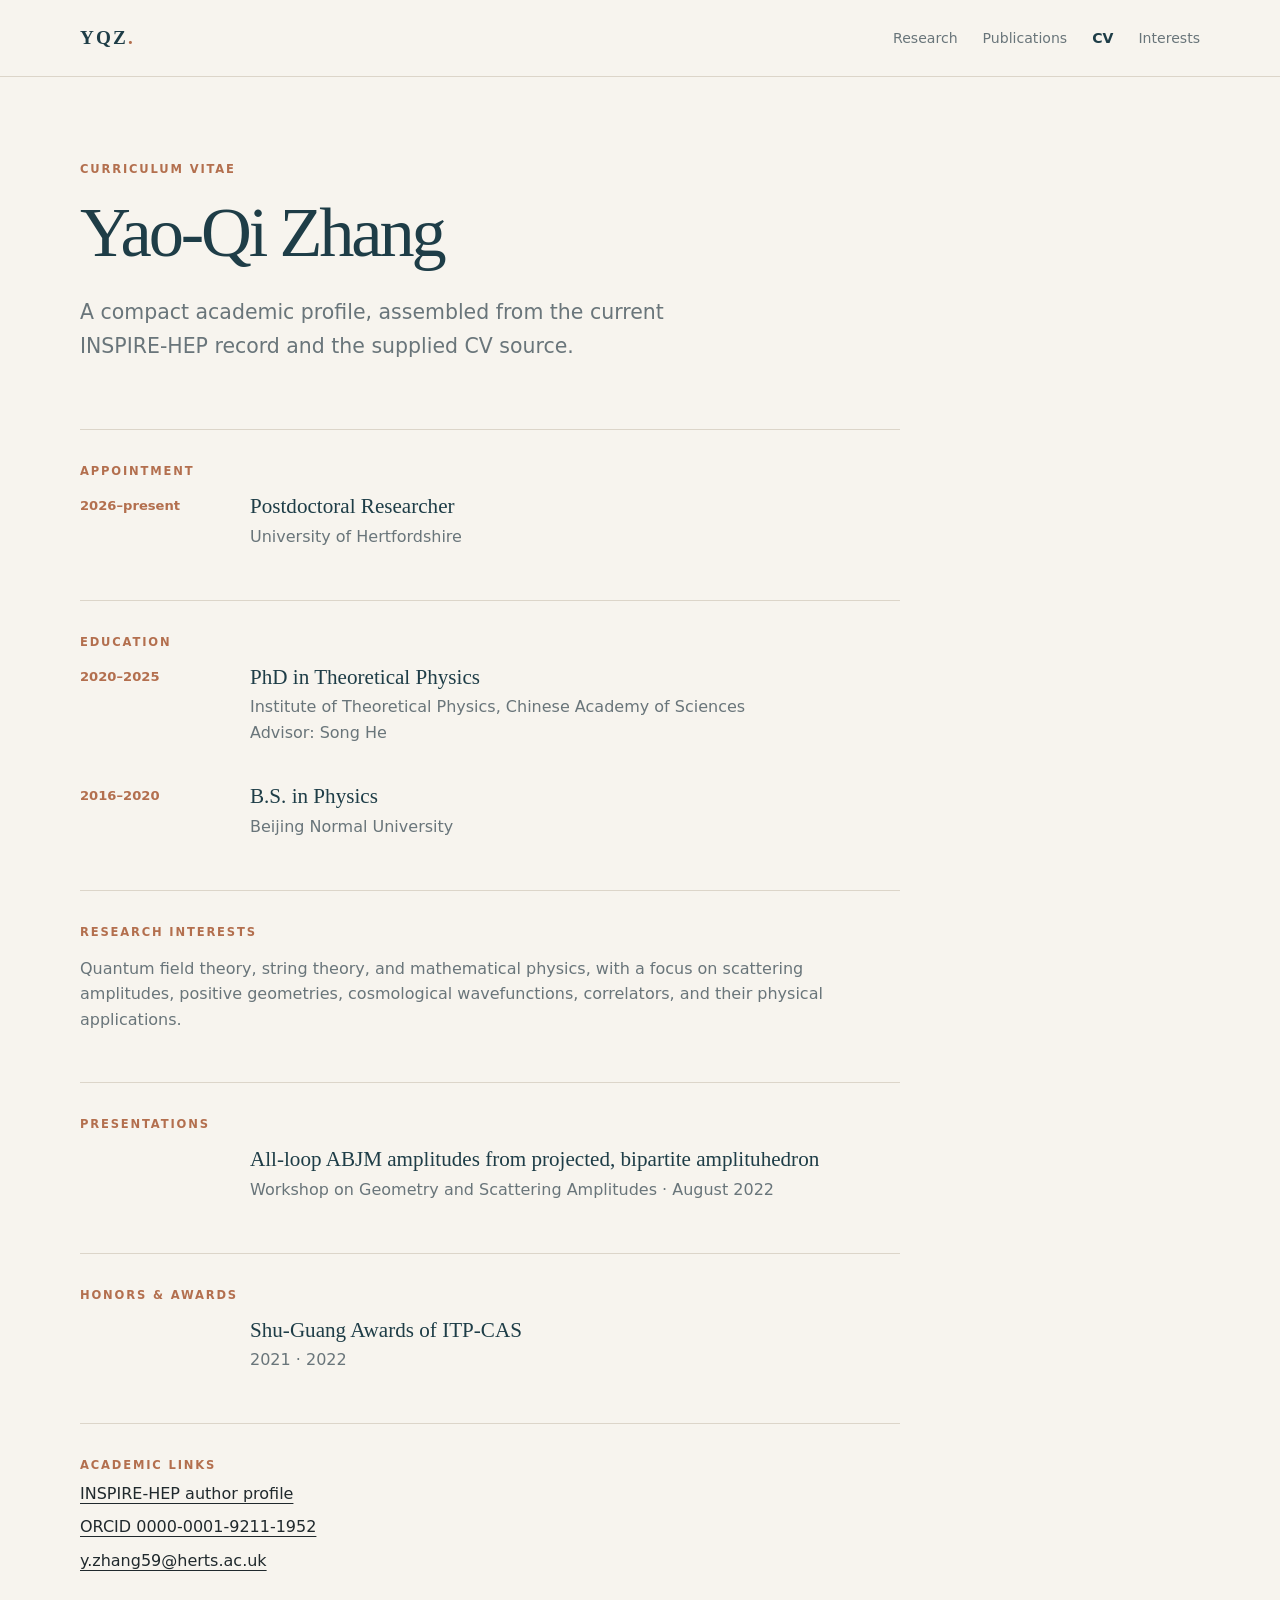
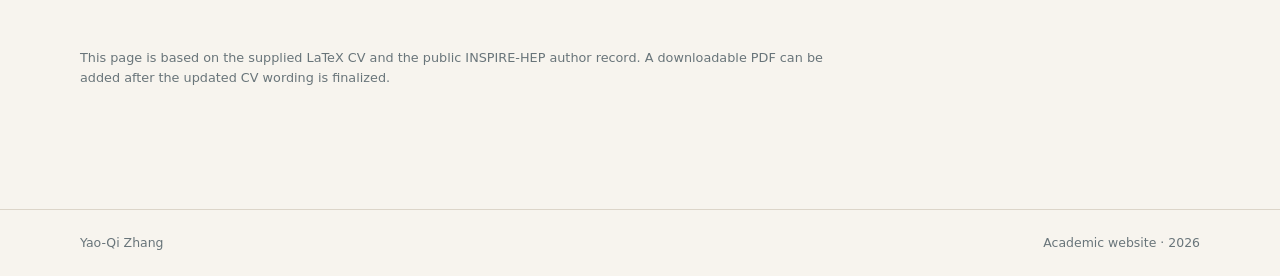
==== cv.html @ d57fecfd "Create academic personal website" ====
<!doctype html>
<html lang="en">
  <head>
    <meta charset="utf-8">
    <meta name="viewport" content="width=device-width, initial-scale=1">
    <meta name="description" content="Curriculum vitae of Yao-Qi Zhang.">
    <title>CV · Yao-Qi Zhang</title>
    <link rel="stylesheet" href="style.css">
    <script src="site.js" defer></script>
  </head>
  <body>
    <header class="site-header"><div class="site-shell header-inner"><a class="wordmark" href="index.html" aria-label="Yao-Qi Zhang home">YQZ<span>.</span></a><nav class="site-nav" aria-label="Primary navigation"><a href="research.html">Research</a><a href="publications.html">Publications</a><a href="cv.html">CV</a><a href="interests.html">Interests</a></nav></div></header>
    <main class="site-shell page-main">
      <div class="page-intro"><p class="eyebrow">Curriculum vitae</p><h1>Yao-Qi Zhang</h1><p class="lede narrow">A compact academic profile, assembled from the current INSPIRE-HEP record and the supplied CV source.</p></div>
      <div class="cv-layout">
        <section class="cv-section"><p class="eyebrow">Appointment</p><div class="timeline-item"><span class="timeline-date">2026–present</span><div><h2>Postdoctoral Researcher</h2><p>University of Hertfordshire</p></div></div></section>
        <section class="cv-section"><p class="eyebrow">Education</p><div class="timeline-item"><span class="timeline-date">2020–2025</span><div><h2>PhD in Theoretical Physics</h2><p>Institute of Theoretical Physics, Chinese Academy of Sciences<br>Advisor: Song He</p></div></div><div class="timeline-item"><span class="timeline-date">2016–2020</span><div><h2>B.S. in Physics</h2><p>Beijing Normal University</p></div></div></section>
        <section class="cv-section"><p class="eyebrow">Research interests</p><p class="cv-copy">Quantum field theory, string theory, and mathematical physics, with a focus on scattering amplitudes, positive geometries, cosmological wavefunctions, correlators, and their physical applications.</p></section>
        <section class="cv-section"><p class="eyebrow">Presentations</p><div class="cv-entry"><h2>All-loop ABJM amplitudes from projected, bipartite amplituhedron</h2><p>Workshop on Geometry and Scattering Amplitudes · August 2022</p></div></section>
        <section class="cv-section"><p class="eyebrow">Honors & awards</p><div class="cv-entry"><h2>Shu-Guang Awards of ITP-CAS</h2><p>2021 · 2022</p></div></section>
        <section class="cv-section cv-links"><p class="eyebrow">Academic links</p><p><a href="https://inspirehep.net/authors/1981598?ui-citation-summary=true">INSPIRE-HEP author profile</a></p><p><a href="https://orcid.org/0000-0001-9211-1952">ORCID 0000-0001-9211-1952</a></p><p><a href="mailto:y.zhang59@herts.ac.uk">y.zhang59@herts.ac.uk</a></p></section>
      </div>
      <p class="source-note">This page is based on the supplied LaTeX CV and the public INSPIRE-HEP author record. A downloadable PDF can be added after the updated CV wording is finalized.</p>
    </main>
    <footer class="site-footer"><div class="site-shell footer-inner"><span>Yao-Qi Zhang</span><span>Academic website · <span class="footer-year"></span></span></div></footer>
  </body>
</html>
---- style.css ----
:root {
  --paper: #f7f4ee;
  --paper-deep: #eee8dc;
  --card: #fffdf8;
  --ink: #20292d;
  --muted: #69757a;
  --navy: #1e3d47;
  --rust: #b36f4e;
  --line: #dcd5c9;
  --max: 1120px;
}

* { box-sizing: border-box; }
html { scroll-behavior: smooth; }
body { margin: 0; background: var(--paper); color: var(--ink); font-family: Inter, ui-sans-serif, system-ui, -apple-system, BlinkMacSystemFont, "Segoe UI", sans-serif; line-height: 1.6; }
a { color: inherit; }
a:focus-visible { outline: 3px solid var(--rust); outline-offset: 4px; }
.site-shell { width: min(calc(100% - 48px), var(--max)); margin: 0 auto; }
.site-header { border-bottom: 1px solid var(--line); }
.header-inner { min-height: 76px; display: flex; align-items: center; justify-content: space-between; gap: 32px; }
.wordmark { color: var(--navy); font: 700 1.2rem/1 Georgia, "Times New Roman", serif; letter-spacing: .11em; text-decoration: none; }
.wordmark span { color: var(--rust); }
.site-nav { display: flex; flex-wrap: wrap; gap: 25px; color: var(--muted); font-size: .88rem; }
.site-nav a { text-decoration: none; }
.site-nav a:hover, .site-nav a[aria-current="page"] { color: var(--navy); }
.site-nav a[aria-current="page"] { font-weight: 700; }
.hero { display: grid; grid-template-columns: minmax(0, 1.35fr) minmax(260px, .65fr); gap: 100px; align-items: center; padding: 102px 0 112px; }
.eyebrow { margin: 0 0 16px; color: var(--rust); font-size: .72rem; font-weight: 800; letter-spacing: .16em; line-height: 1.3; text-transform: uppercase; }
h1, h2, h3 { color: var(--navy); font-family: Georgia, "Times New Roman", serif; font-weight: 400; line-height: 1.12; }
h1 { max-width: 780px; margin: 0 0 24px; font-size: clamp(3rem, 7vw, 5.8rem); letter-spacing: -.045em; }
h1 span { display: block; color: var(--muted); font-size: .31em; font-family: Inter, ui-sans-serif, system-ui, sans-serif; font-weight: 500; letter-spacing: .03em; margin-top: 18px; }
h2 { margin: 0 0 14px; font-size: clamp(1.55rem, 2.4vw, 2.25rem); }
h3 { margin: 0 0 10px; font-size: 1.28rem; }
p { margin: 0 0 16px; }
.lede { max-width: 690px; color: var(--muted); font-size: clamp(1.05rem, 1.8vw, 1.28rem); line-height: 1.65; }
.lede.narrow { max-width: 650px; }
.action-row, .link-row { display: flex; flex-wrap: wrap; align-items: center; gap: 14px; }
.action-row { margin: 34px 0 25px; }
.link-row { gap: 22px; color: var(--navy); font-size: .86rem; }
.link-row a, .text-link, .related-links a, .cv-links a { text-decoration-thickness: 1px; text-underline-offset: 4px; }
.button { display: inline-block; padding: 11px 18px; border: 1px solid var(--navy); font-size: .86rem; text-decoration: none; }
.button-primary { background: var(--navy); color: var(--paper); }
.button-primary:hover { background: #2b5663; }
.button-quiet { color: var(--navy); }
.button-quiet:hover { background: var(--paper-deep); }
.profile-card { border: 1px solid var(--line); background: var(--card); padding: 30px; box-shadow: 14px 14px 0 var(--paper-deep); }
.monogram { display: grid; width: 68px; height: 68px; place-items: center; margin-bottom: 30px; background: var(--navy); color: var(--paper); font: 400 1.25rem Georgia, "Times New Roman", serif; letter-spacing: .08em; }
.profile-card h2 { font-size: 1.6rem; }
.profile-card p { color: var(--muted); font-size: .92rem; }
.profile-card .card-label { margin-bottom: 7px; color: var(--rust); font-size: .68rem; font-weight: 800; letter-spacing: .15em; text-transform: uppercase; }
.card-rule { border-top: 1px solid var(--line); margin: 25px 0; }
.section { padding: 88px 0; }
.section-tint { background: var(--paper-deep); }
.section-heading { max-width: 700px; margin-bottom: 38px; }
.theme-grid { display: grid; gap: 18px; }
.theme-grid-four { grid-template-columns: repeat(4, 1fr); }
.theme-card { min-height: 230px; padding: 25px; border-top: 2px solid var(--navy); background: var(--card); }
.theme-card p { color: var(--muted); font-size: .92rem; }
.theme-number { display: block; margin-bottom: 26px; color: var(--rust); font-size: .76rem; font-weight: 800; letter-spacing: .12em; }
.selected-work { padding-top: 98px; padding-bottom: 106px; }
.split-heading { display: flex; align-items: end; justify-content: space-between; gap: 24px; }
.text-link { color: var(--navy); font-size: .88rem; }
.work-list { border-top: 1px solid var(--line); }
.work-item { display: grid; grid-template-columns: 70px 1fr 24px; gap: 20px; align-items: center; padding: 23px 0; border-bottom: 1px solid var(--line); text-decoration: none; }
.work-item:hover strong, .work-item:hover .arrow { color: var(--rust); }
.work-year { color: var(--rust); font-size: .8rem; font-weight: 800; }
.work-item strong, .work-item small { display: block; }
.work-item strong { color: var(--navy); font: 400 1.2rem Georgia, "Times New Roman", serif; }
.work-item small { margin-top: 4px; color: var(--muted); font-size: .88rem; }
.arrow { color: var(--navy); font-size: 1.25rem; text-align: right; }
.site-footer { border-top: 1px solid var(--line); color: var(--muted); font-size: .78rem; }
.footer-inner { display: flex; justify-content: space-between; gap: 20px; padding: 23px 0; }
.page-main { padding-top: 85px; padding-bottom: 104px; }
.page-intro { margin-bottom: 66px; }
.page-intro h1 { max-width: 760px; font-size: clamp(2.6rem, 5.5vw, 4.8rem); }
.research-list { border-top: 1px solid var(--line); }
.research-block { display: grid; grid-template-columns: 85px minmax(0, 760px); gap: 32px; padding: 48px 0; border-bottom: 1px solid var(--line); }
.research-index { color: var(--rust); font: 400 1.3rem Georgia, "Times New Roman", serif; }
.research-block p { color: var(--muted); }
.related-label { margin-top: 25px; margin-bottom: 10px; color: var(--navy) !important; font-size: .72rem; font-weight: 800; letter-spacing: .12em; text-transform: uppercase; }
.related-links { display: flex; flex-wrap: wrap; gap: 8px 20px; font-size: .88rem; }
.related-links a { color: var(--navy); }
.publication-intro { margin-bottom: 42px; }
.publication-list { border-top: 1px solid var(--line); }
.publication { display: grid; grid-template-columns: 64px minmax(0, 1fr); gap: 23px; padding: 27px 0 30px; border-bottom: 1px solid var(--line); scroll-margin-top: 30px; }
.publication-year { color: var(--rust); font-size: .8rem; font-weight: 800; }
.publication h2 { margin-bottom: 9px; font-size: 1.32rem; }
.publication-authors, .publication-meta { color: var(--muted); font-size: .88rem; }
.publication-meta { margin-bottom: 13px; }
.publication-links { display: flex; flex-wrap: wrap; gap: 8px 17px; font-size: .82rem; }
.publication-links a { color: var(--navy); text-decoration-thickness: 1px; text-underline-offset: 3px; }
.status { display: inline-block; margin-left: 7px; padding: 2px 7px; border: 1px solid var(--line); color: var(--rust); font-size: .66rem; letter-spacing: .08em; text-transform: uppercase; vertical-align: 1px; }
.source-note { max-width: 780px; margin-top: 32px; color: var(--muted); font-size: .8rem; }
.source-note a { color: var(--navy); }
.cv-layout { max-width: 820px; }
.cv-section { padding: 34px 0; border-top: 1px solid var(--line); }
.timeline-item { display: grid; grid-template-columns: 140px 1fr; gap: 30px; margin: 0 0 24px; }
.timeline-item:last-child { margin-bottom: 0; }
.timeline-date { color: var(--rust); font-size: .82rem; font-weight: 800; }
.timeline-item h2, .cv-entry h2 { margin-bottom: 5px; font-size: 1.32rem; }
.timeline-item p, .cv-entry p, .cv-copy { color: var(--muted); }
.cv-entry { margin-left: 170px; }
.cv-links p { margin-bottom: 8px; }
.interest-grid { display: grid; grid-template-columns: repeat(3, 1fr); gap: 20px; }
.interest-card { min-height: 360px; padding: 30px; border: 1px solid var(--line); background: var(--card); position: relative; overflow: hidden; }
.interest-card::after { position: absolute; right: -18px; bottom: -50px; color: var(--paper-deep); font: 400 13rem/.8 Georgia, "Times New Roman", serif; pointer-events: none; }
.interest-whisky { border-top: 4px solid #9a7048; }
.interest-quenya { border-top: 4px solid #788b6b; }
.interest-theater { border-top: 4px solid #9b5660; }
.interest-mark { display: grid; width: 48px; height: 48px; place-items: center; margin-bottom: 48px; border: 1px solid currentColor; color: var(--navy); font: 400 1.2rem Georgia, "Times New Roman", serif; }
.interest-card h2 { position: relative; z-index: 1; font-size: 1.85rem; }
.interest-card p:not(.eyebrow) { position: relative; z-index: 1; color: var(--muted); }
.interest-status { position: absolute; bottom: 28px; z-index: 1; color: var(--rust); font-size: .72rem; letter-spacing: .08em; text-transform: uppercase; }
.interest-whisky::after { content: "W"; }
.interest-quenya::after { content: "Q"; }
.interest-theater::after { content: "T"; }

@media (max-width: 820px) {
  .hero { grid-template-columns: 1fr; gap: 55px; padding: 72px 0 80px; }
  .profile-card { max-width: 430px; }
  .theme-grid-four { grid-template-columns: repeat(2, 1fr); }
  .interest-grid { grid-template-columns: 1fr; }
  .interest-card { min-height: 300px; }
}

@media (max-width: 560px) {
  .site-shell { width: min(calc(100% - 32px), var(--max)); }
  .header-inner { align-items: flex-start; flex-direction: column; gap: 14px; padding: 19px 0; }
  .site-nav { gap: 14px 18px; }
  h1 { font-size: clamp(2.75rem, 15vw, 4.2rem); }
  .theme-grid-four { grid-template-columns: 1fr; }
  .section, .page-main { padding-top: 66px; padding-bottom: 70px; }
  .split-heading { align-items: flex-start; flex-direction: column; }
  .research-block { grid-template-columns: 45px minmax(0, 1fr); gap: 13px; padding: 34px 0; }
  .publication { grid-template-columns: 1fr; gap: 5px; }
  .timeline-item { grid-template-columns: 1fr; gap: 5px; }
  .cv-entry { margin-left: 0; }
  .footer-inner { align-items: flex-start; flex-direction: column; gap: 4px; }
}
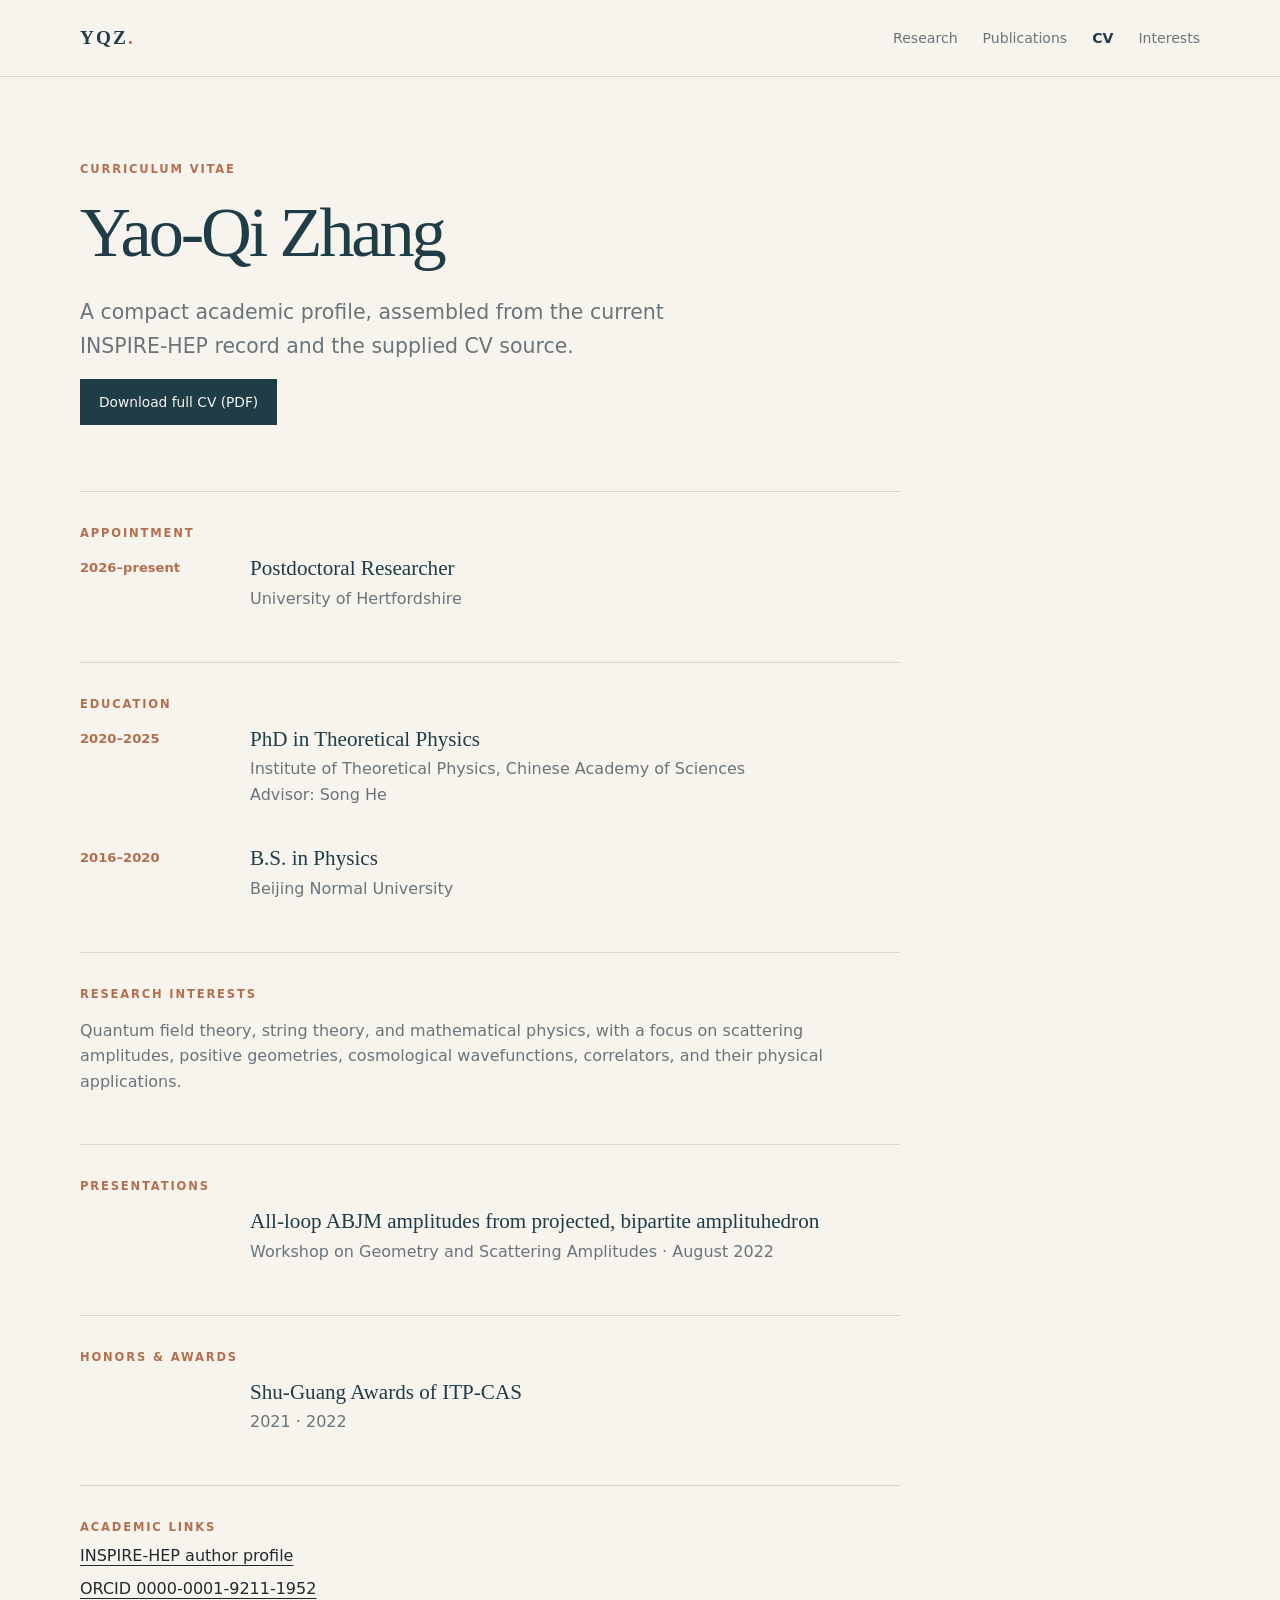
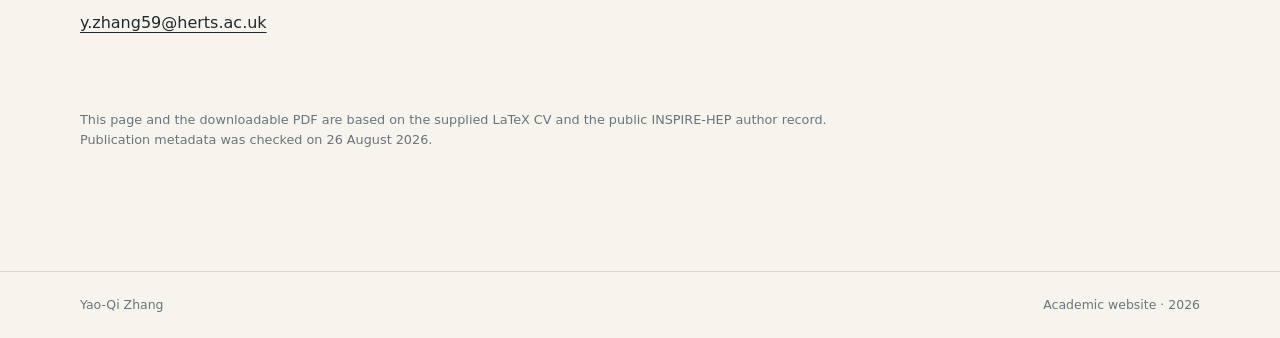
==== commit 3c0439ab: "Add complete CV PDF" ====
--- a/cv.html
+++ b/cv.html
@@ -11,7 +11,7 @@
   <body>
     <header class="site-header"><div class="site-shell header-inner"><a class="wordmark" href="index.html" aria-label="Yao-Qi Zhang home">YQZ<span>.</span></a><nav class="site-nav" aria-label="Primary navigation"><a href="research.html">Research</a><a href="publications.html">Publications</a><a href="cv.html">CV</a><a href="interests.html">Interests</a></nav></div></header>
     <main class="site-shell page-main">
-      <div class="page-intro"><p class="eyebrow">Curriculum vitae</p><h1>Yao-Qi Zhang</h1><p class="lede narrow">A compact academic profile, assembled from the current INSPIRE-HEP record and the supplied CV source.</p></div>
+      <div class="page-intro"><p class="eyebrow">Curriculum vitae</p><h1>Yao-Qi Zhang</h1><p class="lede narrow">A compact academic profile, assembled from the current INSPIRE-HEP record and the supplied CV source.</p><p class="cv-download"><a class="button button-primary" href="cv.pdf">Download full CV (PDF)</a></p></div>
       <div class="cv-layout">
         <section class="cv-section"><p class="eyebrow">Appointment</p><div class="timeline-item"><span class="timeline-date">2026–present</span><div><h2>Postdoctoral Researcher</h2><p>University of Hertfordshire</p></div></div></section>
         <section class="cv-section"><p class="eyebrow">Education</p><div class="timeline-item"><span class="timeline-date">2020–2025</span><div><h2>PhD in Theoretical Physics</h2><p>Institute of Theoretical Physics, Chinese Academy of Sciences<br>Advisor: Song He</p></div></div><div class="timeline-item"><span class="timeline-date">2016–2020</span><div><h2>B.S. in Physics</h2><p>Beijing Normal University</p></div></div></section>
@@ -20,7 +20,7 @@
         <section class="cv-section"><p class="eyebrow">Honors & awards</p><div class="cv-entry"><h2>Shu-Guang Awards of ITP-CAS</h2><p>2021 · 2022</p></div></section>
         <section class="cv-section cv-links"><p class="eyebrow">Academic links</p><p><a href="https://inspirehep.net/authors/1981598?ui-citation-summary=true">INSPIRE-HEP author profile</a></p><p><a href="https://orcid.org/0000-0001-9211-1952">ORCID 0000-0001-9211-1952</a></p><p><a href="mailto:y.zhang59@herts.ac.uk">y.zhang59@herts.ac.uk</a></p></section>
       </div>
-      <p class="source-note">This page is based on the supplied LaTeX CV and the public INSPIRE-HEP author record. A downloadable PDF can be added after the updated CV wording is finalized.</p>
+      <p class="source-note">This page and the downloadable PDF are based on the supplied LaTeX CV and the public INSPIRE-HEP author record. Publication metadata was checked on 26 August 2026.</p>
     </main>
     <footer class="site-footer"><div class="site-shell footer-inner"><span>Yao-Qi Zhang</span><span>Academic website · <span class="footer-year"></span></span></div></footer>
   </body>
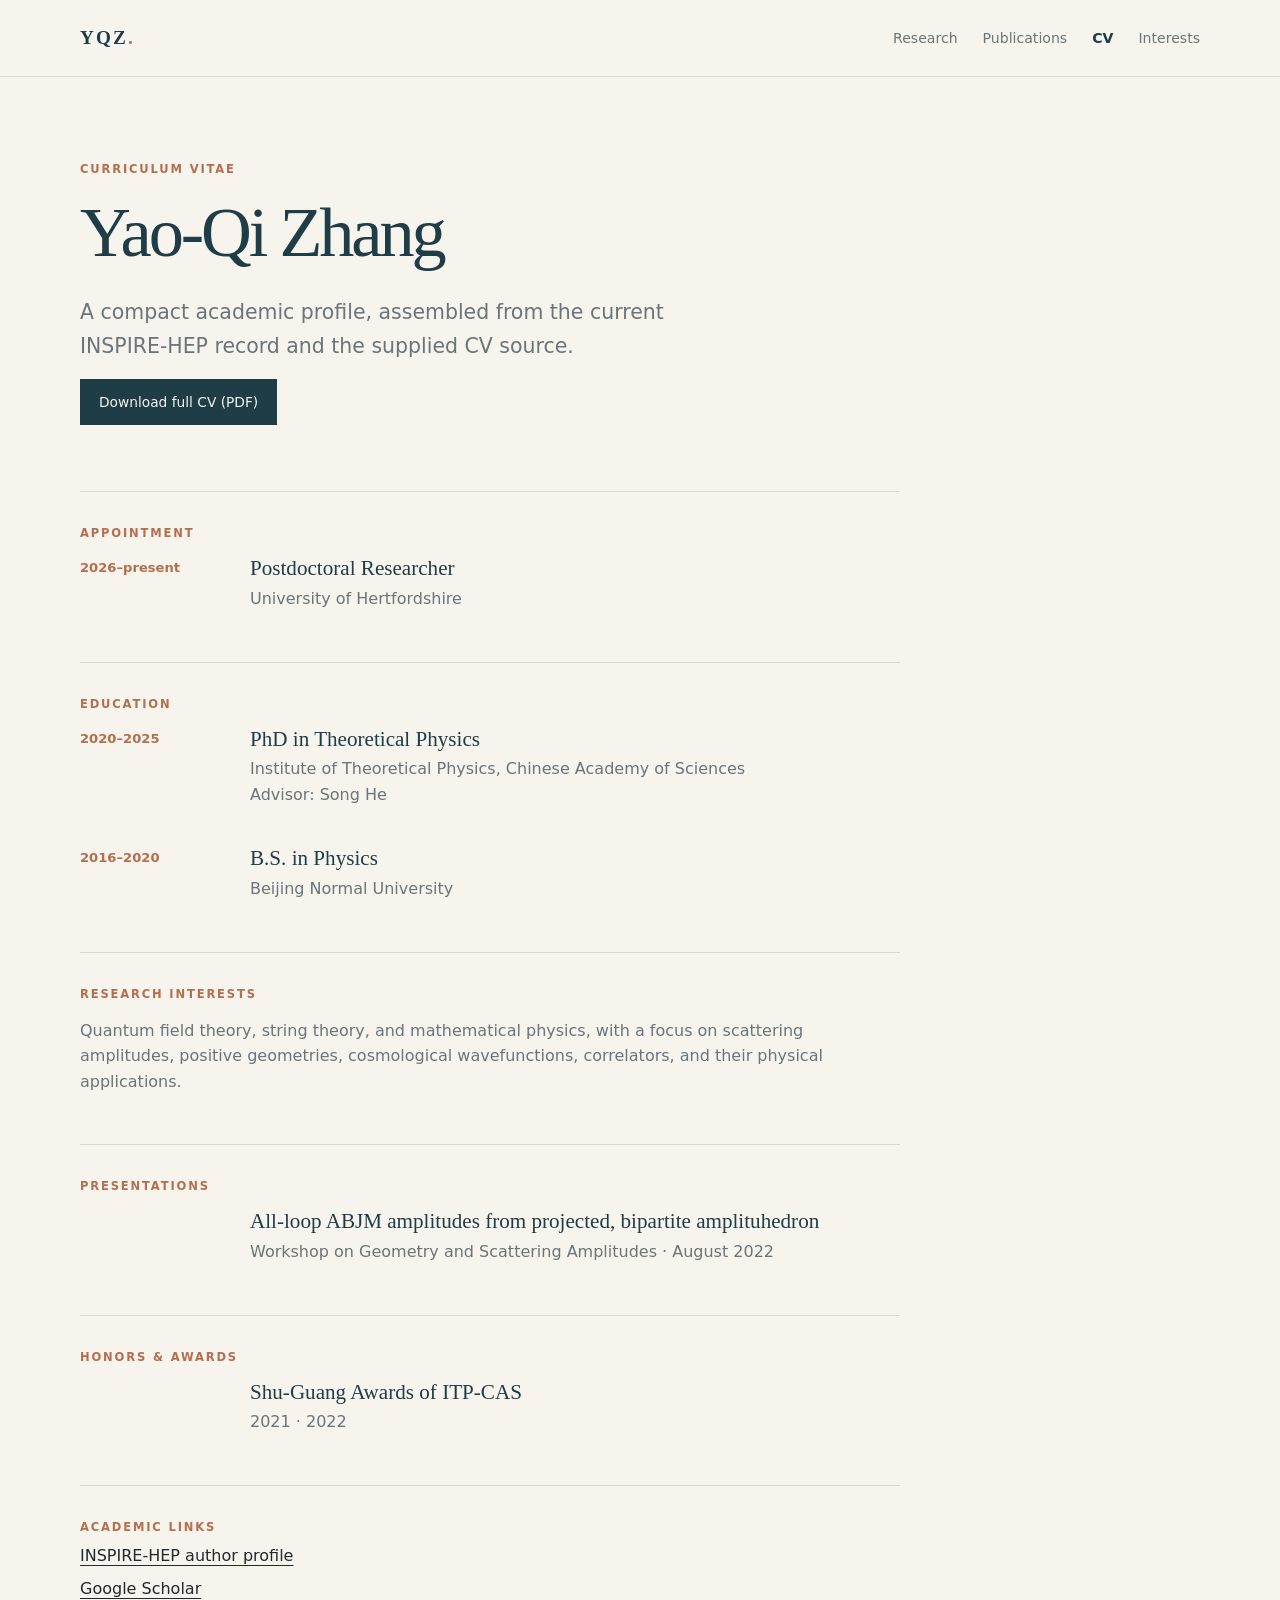
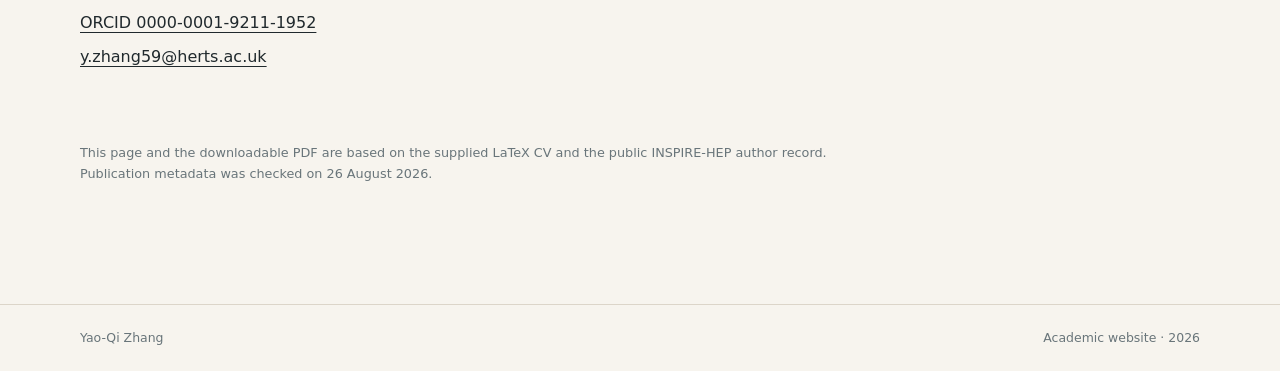
==== commit 687a55f8: "Add Google Scholar and website TODOs" ====
--- a/cv.html
+++ b/cv.html
@@ -18,7 +18,7 @@
         <section class="cv-section"><p class="eyebrow">Research interests</p><p class="cv-copy">Quantum field theory, string theory, and mathematical physics, with a focus on scattering amplitudes, positive geometries, cosmological wavefunctions, correlators, and their physical applications.</p></section>
         <section class="cv-section"><p class="eyebrow">Presentations</p><div class="cv-entry"><h2>All-loop ABJM amplitudes from projected, bipartite amplituhedron</h2><p>Workshop on Geometry and Scattering Amplitudes · August 2022</p></div></section>
         <section class="cv-section"><p class="eyebrow">Honors & awards</p><div class="cv-entry"><h2>Shu-Guang Awards of ITP-CAS</h2><p>2021 · 2022</p></div></section>
-        <section class="cv-section cv-links"><p class="eyebrow">Academic links</p><p><a href="https://inspirehep.net/authors/1981598?ui-citation-summary=true">INSPIRE-HEP author profile</a></p><p><a href="https://orcid.org/0000-0001-9211-1952">ORCID 0000-0001-9211-1952</a></p><p><a href="mailto:y.zhang59@herts.ac.uk">y.zhang59@herts.ac.uk</a></p></section>
+        <section class="cv-section cv-links"><p class="eyebrow">Academic links</p><p><a href="https://inspirehep.net/authors/1981598?ui-citation-summary=true">INSPIRE-HEP author profile</a></p><p><a href="https://scholar.google.com/citations?user=7Xl2yycAAAAJ&amp;hl=zh-CN">Google Scholar</a></p><p><a href="https://orcid.org/0000-0001-9211-1952">ORCID 0000-0001-9211-1952</a></p><p><a href="mailto:y.zhang59@herts.ac.uk">y.zhang59@herts.ac.uk</a></p></section>
       </div>
       <p class="source-note">This page and the downloadable PDF are based on the supplied LaTeX CV and the public INSPIRE-HEP author record. Publication metadata was checked on 26 August 2026.</p>
     </main>
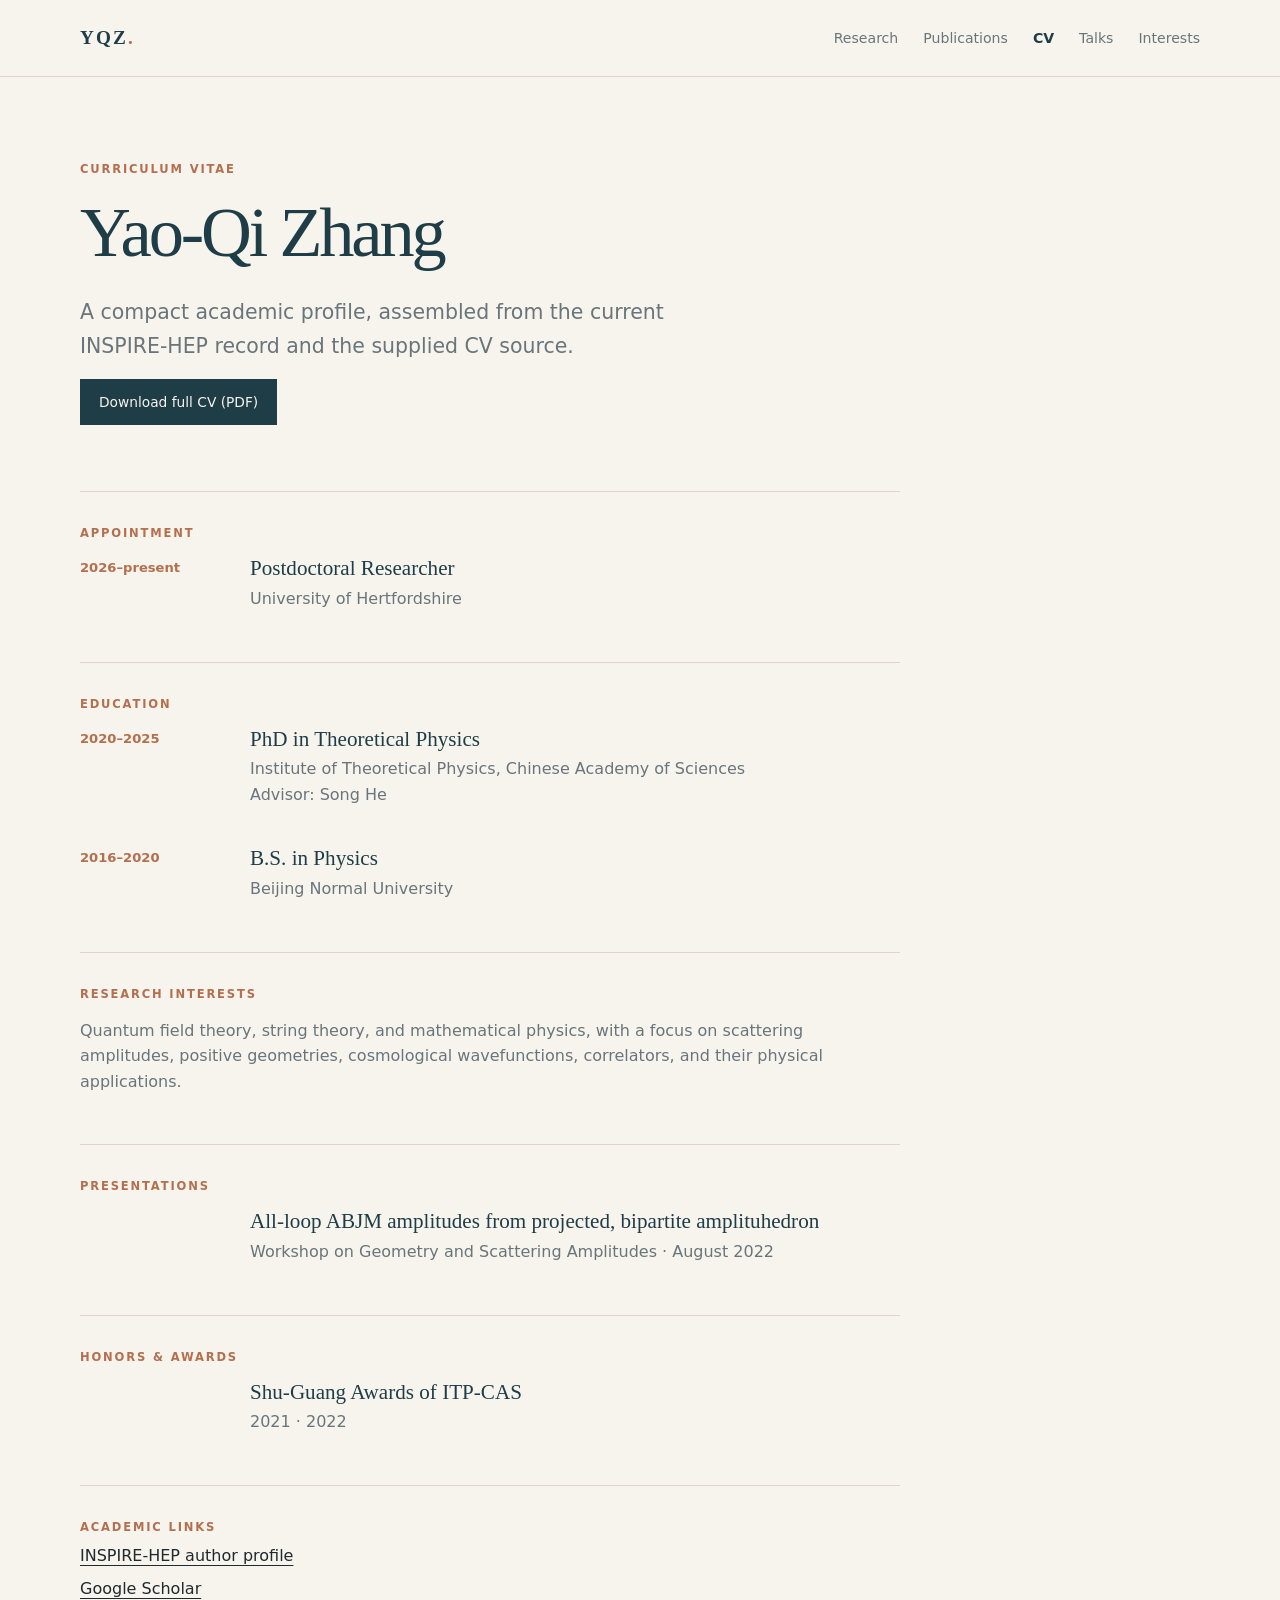
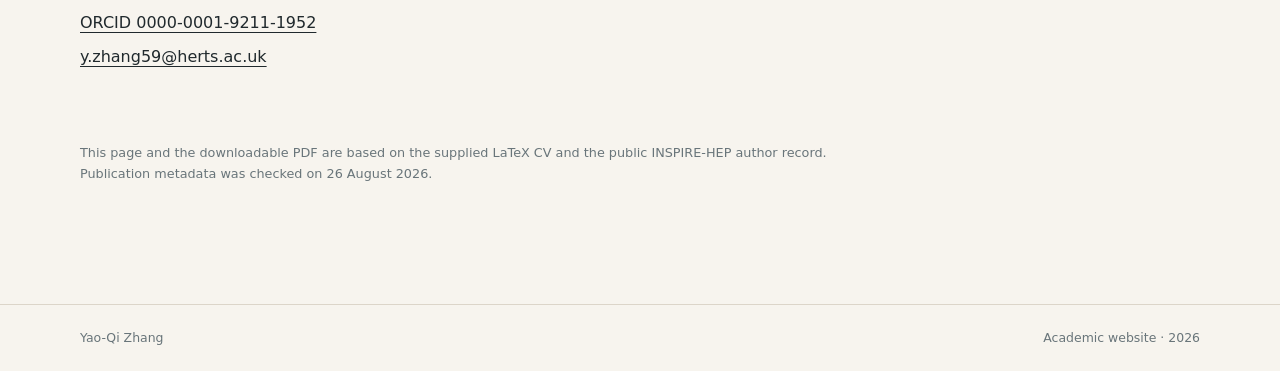
==== commit f1b36951: "Add Pollica talks page and public slides" ====
--- a/cv.html
+++ b/cv.html
@@ -9,7 +9,7 @@
     <script src="site.js" defer></script>
   </head>
   <body>
-    <header class="site-header"><div class="site-shell header-inner"><a class="wordmark" href="index.html" aria-label="Yao-Qi Zhang home">YQZ<span>.</span></a><nav class="site-nav" aria-label="Primary navigation"><a href="research.html">Research</a><a href="publications.html">Publications</a><a href="cv.html">CV</a><a href="interests.html">Interests</a></nav></div></header>
+    <header class="site-header"><div class="site-shell header-inner"><a class="wordmark" href="index.html" aria-label="Yao-Qi Zhang home">YQZ<span>.</span></a><nav class="site-nav" aria-label="Primary navigation"><a href="research.html">Research</a><a href="publications.html">Publications</a><a href="cv.html">CV</a><a href="talks.html">Talks</a><a href="interests.html">Interests</a></nav></div></header>
     <main class="site-shell page-main">
       <div class="page-intro"><p class="eyebrow">Curriculum vitae</p><h1>Yao-Qi Zhang</h1><p class="lede narrow">A compact academic profile, assembled from the current INSPIRE-HEP record and the supplied CV source.</p><p class="cv-download"><a class="button button-primary" href="cv.pdf">Download full CV (PDF)</a></p></div>
       <div class="cv-layout">
